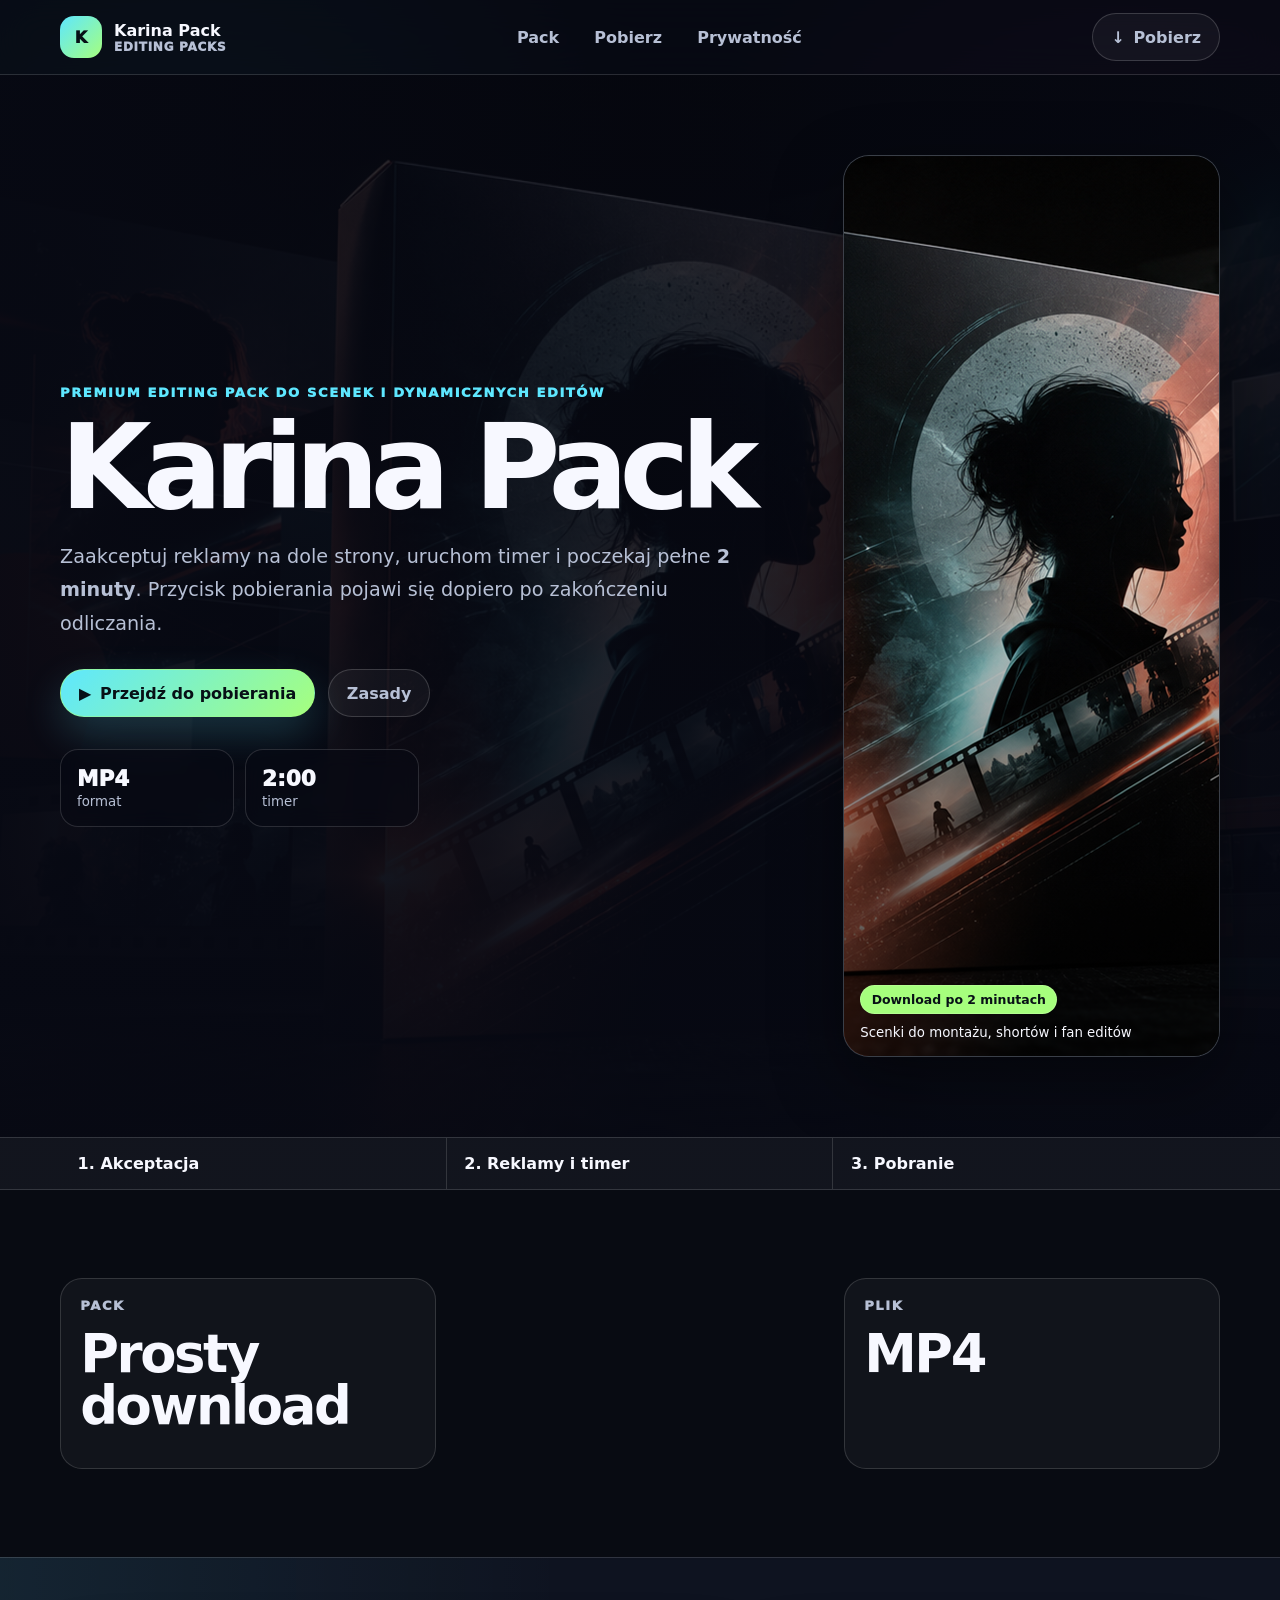
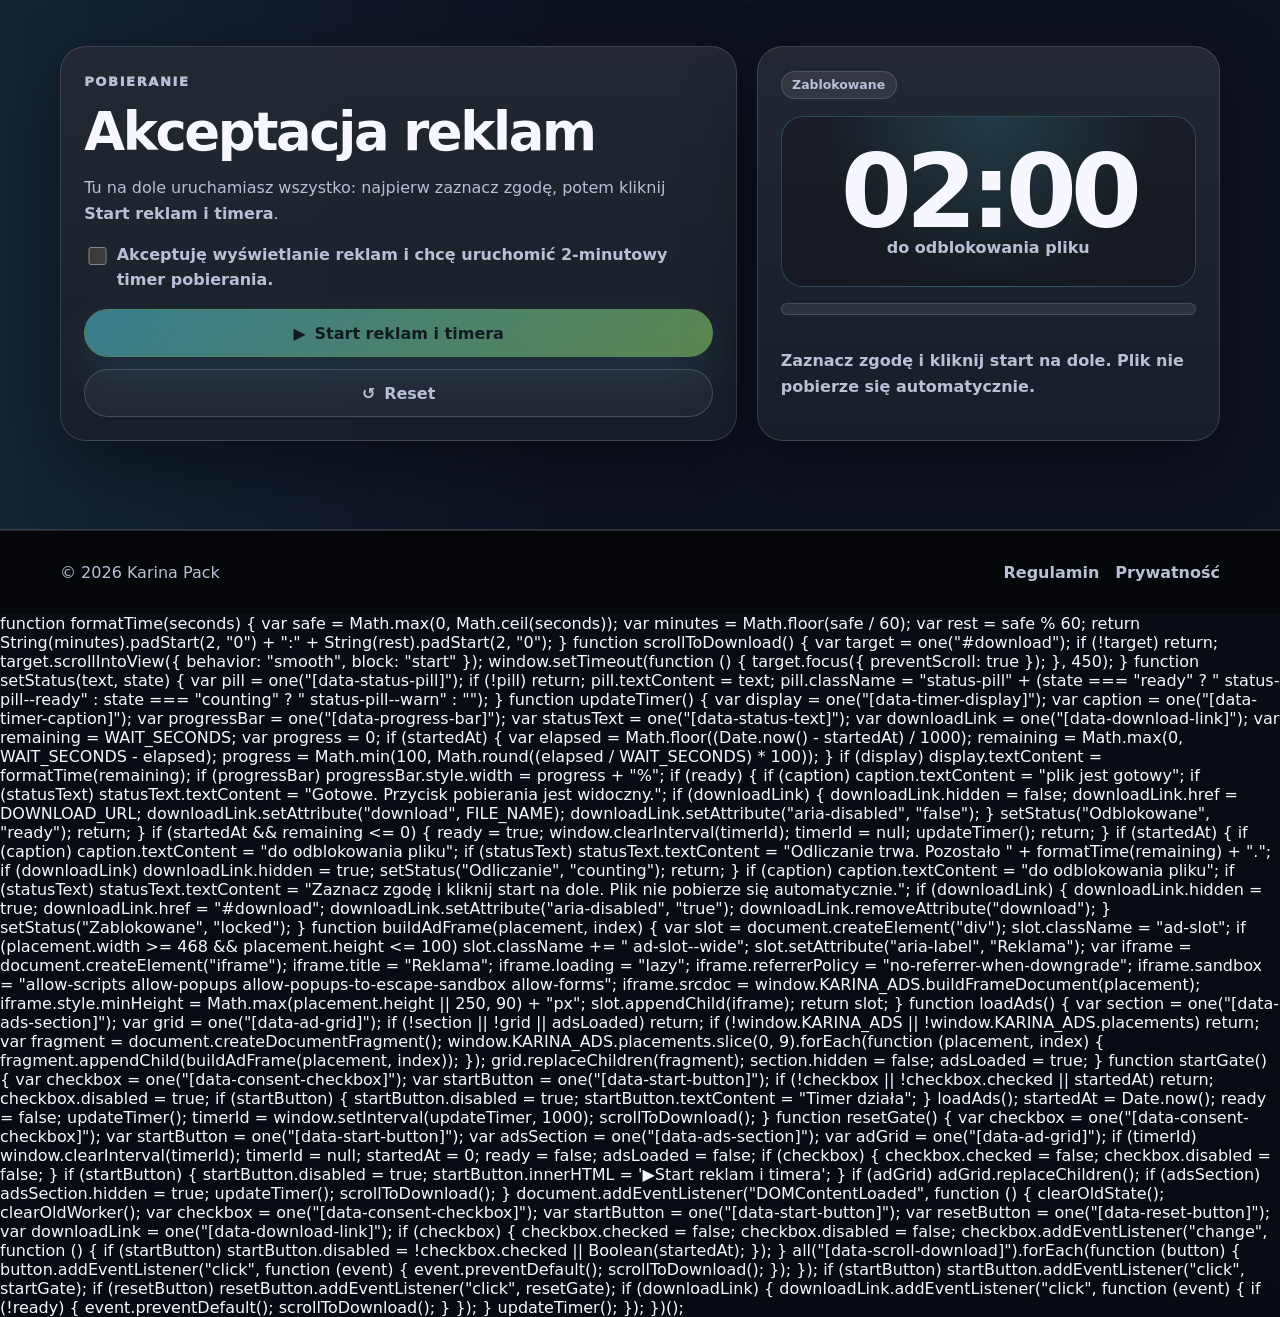
==== index.html @ 06c42485 "Update index.html" ====
<!doctype html>
<html lang="pl">
  <head>
    <meta charset="utf-8">
    <meta name="viewport" content="width=device-width, initial-scale=1">
    <meta name="theme-color" content="#090b10">
    <meta name="color-scheme" content="dark">
    <meta name="description" content="Karina Pack do pobrania po akceptacji reklam i 2-minutowym timerze.">
    <meta name="robots" content="index, follow, max-image-preview:large">
    <link rel="canonical" href="https://fortstar7.github.io/">
    <meta property="og:url" content="https://fortstar7.github.io/">
    <meta property="og:type" content="website">
    <meta property="og:title" content="Karina Pack - pobierz paczkę">
    <meta property="og:description" content="Zaakceptuj reklamy, poczekaj 2 minuty i pobierz Karina Pack.">
    <meta property="og:image" content="assets/img/og-image.png">
    <meta property="og:locale" content="pl_PL">
    <meta name="twitter:card" content="summary_large_image">
    <meta name="twitter:title" content="Karina Pack - pobierz paczkę">
    <meta name="twitter:description" content="Pobieranie odblokowuje się po akceptacji reklam i 2-minutowym odliczaniu.">
    <meta name="twitter:image" content="assets/img/og-image.png">
    <title>Karina Pack - Pobierz</title>
    <link rel="icon" href="assets/img/favicon.png" type="image/png">
    <link rel="apple-touch-icon" href="assets/img/icon-192.png">
    <link rel="manifest" href="site.webmanifest">
    <link rel="preload" href="assets/img/karina-hero.png" as="image">
    <style>
      :root {
        color-scheme: dark;
        --bg: #070913;
        --bg-2: #0e1320;
        --panel: rgba(17, 23, 34, 0.92);
        --panel-2: rgba(22, 29, 43, 0.96);
        --text: #f7f8ff;
        --muted: #b7c0d5;
        --line: rgba(255,255,255,.14);
        --accent: #5ee7ff;
        --accent-2: #a6ff7d;
        --pink: #ff4fd8;
        --warn: #ffd36a;
        --good: #82f6b1;
        --shadow: 0 24px 70px rgba(0,0,0,.42);
        --radius: 26px;
      }
      * { box-sizing: border-box; }
      html { scroll-behavior: smooth; background: var(--bg); }
      body {
        margin: 0;
        min-width: 320px;
        color: var(--text);
        font-family: Inter, ui-sans-serif, system-ui, -apple-system, BlinkMacSystemFont, "Segoe UI", sans-serif;
        background:
          radial-gradient(circle at 14% 8%, rgba(94,231,255,.18), transparent 30rem),
          radial-gradient(circle at 88% 12%, rgba(255,79,216,.20), transparent 31rem),
          linear-gradient(180deg, #070913 0%, #0a0d17 58%, #070913 100%);
      }
      a { color: inherit; text-decoration: none; }
      img { display: block; max-width: 100%; }
      button, input { font: inherit; }
      button { cursor: pointer; }
      .shell { width: min(1160px, calc(100% - 2rem)); margin-inline: auto; }
      .skip-link {
        position: fixed; left: 1rem; top: 1rem; z-index: 999;
        transform: translateY(-160%); padding: .75rem 1rem; border-radius: 999px;
        color: #071016; background: var(--accent); font-weight: 900;
      }
      .skip-link:focus { transform: translateY(0); }
      .site-header {
        position: sticky; top: 0; z-index: 100;
        background: rgba(7,9,19,.78); backdrop-filter: blur(18px);
        border-bottom: 1px solid var(--line);
      }
      .site-header__inner {
        min-height: 74px; display: flex; align-items: center; justify-content: space-between; gap: 1rem;
      }
      .brand { display: inline-flex; align-items: center; gap: .75rem; font-weight: 950; }
      .brand__mark {
        width: 42px; height: 42px; display: grid; place-items: center; border-radius: 14px;
        color: #071016; background: linear-gradient(135deg, var(--accent), var(--accent-2));
      }
      .brand small { display: block; color: var(--muted); font-size: .75rem; letter-spacing: .06em; text-transform: uppercase; }
      .main-nav { display: flex; gap: .4rem; align-items: center; }
      .main-nav a { color: var(--muted); padding: .68rem .9rem; border-radius: 999px; font-weight: 800; }
      .main-nav a:hover { color: var(--text); background: rgba(255,255,255,.07); }
      .button {
        border: 1px solid rgba(255,255,255,.17); border-radius: 999px; min-height: 3rem;
        padding: .85rem 1.12rem; display: inline-flex; align-items: center; justify-content: center; gap: .55rem;
        color: var(--text); background: rgba(255,255,255,.07); font-weight: 900; transition: transform .16s ease, opacity .16s ease;
      }
      .button:hover:not(:disabled) { transform: translateY(-1px); }
      .button:disabled, .button[aria-disabled="true"] { cursor: not-allowed; opacity: .46; transform: none; }
      .button--primary { color: #071016; border-color: rgba(166,255,125,.55); background: linear-gradient(135deg, var(--accent), var(--accent-2)); box-shadow: 0 16px 40px rgba(94,231,255,.20); }
      .button--ghost { color: var(--muted); background: rgba(255,255,255,.045); }
      .button--wide { width: 100%; }
      .hero {
        position: relative; overflow: hidden; min-height: 680px; display: grid; align-items: center; padding: 5rem 0;
      }
      .hero__media { position: absolute; inset: 0; z-index: 0; background: #05070a; }
      .hero__media::after {
        content: ""; position: absolute; inset: 0; z-index: 1;
        background: linear-gradient(90deg, rgba(7,9,19,.96) 0%, rgba(7,9,19,.74) 50%, rgba(7,9,19,.90) 100%), linear-gradient(180deg, transparent 0%, rgba(7,9,19,.92) 100%);
      }
      .hero__media img { width: 100%; height: 100%; object-fit: cover; opacity: .9; filter: saturate(1.08) contrast(1.05); }
      .hero__grid { position: relative; z-index: 2; display: grid; grid-template-columns: minmax(0,1.05fr) minmax(280px,.55fr); gap: clamp(2rem, 5vw, 4rem); align-items: center; }
      .eyebrow { margin: 0 0 .85rem; color: var(--accent); font-size: .82rem; line-height: 1.2; letter-spacing: .12em; text-transform: uppercase; font-weight: 950; }
      h1 { margin: 0; font-size: clamp(3.8rem, 10vw, 7.4rem); line-height: .9; letter-spacing: -.075em; }
      h2 { margin: 0; font-size: clamp(2rem, 5vw, 3.3rem); line-height: 1; letter-spacing: -.045em; }
      h3 { margin: 0; }
      .lead { max-width: 57ch; margin: 1.2rem 0 0; color: var(--muted); font-size: clamp(1.02rem, 2vw, 1.2rem); line-height: 1.75; }
      .hero__actions { display: flex; flex-wrap: wrap; gap: .8rem; margin-top: 1.8rem; }
      .hero__metrics { display: grid; grid-template-columns: repeat(3,minmax(0,1fr)); gap: .7rem; max-width: 34rem; padding: 0; margin: 2rem 0 0; list-style: none; }
      .hero__metrics li { padding: 1rem; border: 1px solid var(--line); border-radius: 18px; background: rgba(7,9,19,.58); backdrop-filter: blur(10px); }
      .hero__metrics span { display: block; font-size: 1.35rem; font-weight: 950; }
      .hero__metrics small { color: var(--muted); }
      .pack-preview { position: relative; overflow: hidden; border: 1px solid rgba(255,255,255,.18); border-radius: var(--radius); background: var(--panel); box-shadow: var(--shadow); }
      .pack-preview::after { content: ""; position: absolute; inset: 0; background: linear-gradient(180deg, transparent 35%, rgba(0,0,0,.78)); pointer-events: none; }
      .pack-preview img { width: 100%; aspect-ratio: 1/1; object-fit: cover; }
      .pack-preview__meta { position: absolute; z-index: 2; left: 1rem; right: 1rem; bottom: 1rem; display: grid; gap: .35rem; }
      .status-pill { display: inline-flex; width: fit-content; align-items: center; min-height: 1.8rem; padding: .25rem .65rem; border-radius: 999px; border: 1px solid rgba(255,255,255,.15); background: rgba(255,255,255,.08); color: var(--muted); font-size: .78rem; font-weight: 900; }
      .status-pill--live { color: #071016; background: var(--accent-2); }
      .status-pill--warn { color: #071016; background: var(--warn); }
      .status-pill--ready { color: #071016; background: var(--good); }
      .section { padding: clamp(3rem, 7vw, 5.5rem) 0; }
      .strip { border-top: 1px solid var(--line); border-bottom: 1px solid var(--line); background: rgba(255,255,255,.035); }
      .strip-grid { display: grid; grid-template-columns: repeat(3,minmax(0,1fr)); gap: 0; }
      .strip-item { padding: 1rem 1.1rem; border-right: 1px solid var(--line); }
      .strip-item:last-child { border-right: 0; }
      .strip-item strong { display: block; }
      .strip-item span { color: var(--muted); font-size: .94rem; }
      .download { border-top: 1px solid var(--line); border-bottom: 1px solid var(--line); background: linear-gradient(90deg, rgba(94,231,255,.08), transparent 44%), var(--bg-2); }
      .download-grid { display: grid; grid-template-columns: minmax(0,.95fr) minmax(320px,.65fr); gap: 1.2rem; align-items: stretch; }
      .panel {
        padding: clamp(1rem, 3vw, 1.45rem); border: 1px solid var(--line); border-radius: var(--radius);
        background: linear-gradient(180deg, rgba(255,255,255,.075), rgba(255,255,255,.035)), var(--panel);
        box-shadow: var(--shadow);
      }
      .panel p { color: var(--muted); line-height: 1.65; }
      .check-row { display: grid; grid-template-columns: 1.25rem minmax(0,1fr); gap: .78rem; align-items: start; margin: 1rem 0; color: var(--muted); font-weight: 760; line-height: 1.55; }
      .check-row input { width: 1.15rem; height: 1.15rem; margin-top: .2rem; accent-color: var(--accent); }
      .timer-card { display: grid; gap: 1rem; }
      .timer-display { display: grid; place-items: center; min-height: 170px; border: 1px solid rgba(94,231,255,.24); border-radius: 22px; background: radial-gradient(circle at top, rgba(94,231,255,.15), transparent 62%), rgba(0,0,0,.22); text-align: center; }
      .timer-display strong { display: block; font-variant-numeric: tabular-nums; font-size: clamp(4rem, 10vw, 6.4rem); line-height: .9; letter-spacing: -.06em; }
      .timer-display span { color: var(--muted); font-weight: 850; }
      .progress { height: 12px; border: 1px solid var(--line); border-radius: 999px; overflow: hidden; background: rgba(255,255,255,.08); }
      .progress__bar { width: 0%; height: 100%; border-radius: inherit; background: linear-gradient(90deg, var(--accent), var(--accent-2)); transition: width .25s ease; }
      .status-text { min-height: 3.2rem; color: var(--muted); font-weight: 760; line-height: 1.6; }
      .action-grid { display: grid; gap: .75rem; }
      .download-link[hidden] { display: none !important; }
      .ads-section { padding-top: 2rem; }
      .ads-section[hidden] { display: none !important; }
      .ad-grid { display: grid; grid-template-columns: repeat(3,minmax(0,1fr)); gap: 1rem; align-items: stretch; }
      .ad-slot {
        min-height: 260px; display: grid; place-items: center; overflow: hidden;
        border-radius: 18px; border: 1px solid rgba(255,255,255,.10); background: rgba(0,0,0,.18);
      }
      .ad-slot iframe { width: 100%; min-height: 260px; border: 0; display: block; background: transparent; }
      .ad-slot--wide { grid-column: 1 / -1; min-height: 110px; }
      .ad-slot--wide iframe { min-height: 110px; }
      .simple-content { background: #080b12; }
      .simple-grid { display: grid; grid-template-columns: repeat(3,minmax(0,1fr)); gap: 1rem; }
      .simple-card { border: 1px solid var(--line); border-radius: 22px; background: rgba(255,255,255,.04); padding: 1.2rem; }
      .simple-card p { color: var(--muted); }
      .site-footer { padding: 2rem 0; border-top: 1px solid var(--line); background: #05070a; }
      .footer-inner { display: flex; justify-content: space-between; gap: 1rem; flex-wrap: wrap; color: var(--muted); }
      .footer-nav { display: flex; gap: 1rem; flex-wrap: wrap; }
      .footer-nav a { color: var(--muted); font-weight: 800; }
      .footer-nav a:hover { color: var(--accent); }
      .noscript { position: fixed; left: 1rem; right: 1rem; bottom: 1rem; z-index: 999; max-width: 46rem; margin-inline: auto; border-radius: 18px; padding: 1rem; background: #ff4778; color: white; font-weight: 900; text-align: center; }
      @media (max-width: 980px) {
        .main-nav { display: none; }
        .hero__grid, .download-grid { grid-template-columns: 1fr; }
        .pack-preview { max-width: 360px; }
        .ad-grid { grid-template-columns: repeat(2,minmax(0,1fr)); }
      }
      @media (max-width: 680px) {
        .shell { width: min(100% - 1rem, 1160px); }
        .site-header__inner { min-height: 66px; }
        .hero { min-height: auto; padding: 3rem 0; }
        .hero__metrics, .strip-grid, .simple-grid, .ad-grid { grid-template-columns: 1fr; }
        .strip-item { border-right: 0; border-bottom: 1px solid var(--line); }
        .strip-item:last-child { border-bottom: 0; }
        .ad-slot, .ad-slot iframe { min-height: 180px; }
      }
    </style>
    

  </head>
  <body>
    <a class="skip-link" href="#download">Przejdź do pobierania</a>


    <header class="site-header">
      <div class="shell site-header__inner">
        <a class="brand" href="#top" aria-label="Karina Pack - strona główna">
          <span class="brand__mark" aria-hidden="true">K</span>
          <span><strong>Karina Pack</strong><small>editing packs</small></span>
        </a>
        <nav class="main-nav" aria-label="Nawigacja">
          <a href="#pack">Pack</a>
          <a href="#download">Pobierz</a>
          <a href="privacy.html">Prywatność</a>
        </nav>
        <button class="button button--ghost" type="button" data-scroll-download>
          <span aria-hidden="true">↓</span><span>Pobierz</span>
        </button>
      </div>
    </header>
    <script>
  atOptions = {
    'key' : '935eab503e09ec142ee3de4f723a3617',
    'format' : 'iframe',
    'height' : 250,
    'width' : 300,
    'params' : {}
  };
</script>
<script src="https://www.highperformanceformat.com/935eab503e09ec142ee3de4f723a3617/invoke.js"></script>


    <main id="top">
      <section class="hero" aria-labelledby="hero-title">
        <div class="hero__media" aria-hidden="true">
          <img src="assets/img/karina-hero.png" alt="" width="1536" height="1024" decoding="async" fetchpriority="high">
        </div>
        <div class="shell hero__grid">
          <div>
            <p class="eyebrow">Premium editing pack do scenek i dynamicznych editów</p>
            <h1 id="hero-title">Karina Pack</h1>
            <p class="lead">
              Zaakceptuj reklamy na dole strony, uruchom timer i poczekaj pełne <strong>2 minuty</strong>.
              Przycisk pobierania pojawi się dopiero po zakończeniu odliczania.
            </p>
            <div class="hero__actions">
              <button class="button button--primary" type="button" data-scroll-download>
                <span aria-hidden="true">▶</span><span>Przejdź do pobierania</span>
              </button>
              <a class="button button--ghost" href="terms.html">Zasady</a>
            </div>
            <ul class="hero__metrics" aria-label="Najważniejsze informacje">
              <li><span>MP4</span><small>format</small></li>
              <li><span>2:00</span><small>timer</small></li>
              
            </ul>
          </div>
          <aside class="pack-preview" aria-label="Podgląd packa">
            <img src="assets/img/karina-cover.png" alt="Okładka Karina Pack" width="900" height="900" decoding="async">
            <div class="pack-preview__meta">
              <span class="status-pill status-pill--live">Download po 2 minutach</span>
              <strong></strong>
              <small>Scenki do montażu, shortów i fan editów</small>
            </div>
          </aside>
        </div>
      </section>
      <script>
  atOptions = {
    'key' : '12ddc8fbfc4dacd90ce60377d06cfb46',
    'format' : 'iframe',
    'height' : 60,
    'width' : 468,
    'params' : {}
  };
</script>
<script src="https://www.highperformanceformat.com/12ddc8fbfc4dacd90ce60377d06cfb46/invoke.js"></script>


      <section class="strip" aria-label="Zasady odblokowania">
        <div class="shell strip-grid">
          <article class="strip-item"><strong>1. Akceptacja</strong><span></span></article>
          <article class="strip-item"><strong>2. Reklamy i timer</strong><span></span></article>
          <article class="strip-item"><strong>3. Pobranie</strong><span></span></article>
        </div>
      </section>

      <section class="section simple-content" id="pack" aria-labelledby="pack-title">
        <div class="shell simple-grid">
          <article class="simple-card">
            <p class="eyebrow">Pack</p>
            <h2 id="pack-title">Prosty download</h2>
            <p></p>
          </article>
          
           
           
            <p></p>
          </article>
          <article class="simple-card">
            <p class="eyebrow">Plik</p>
            <h2>MP4</h2>
            <p></code></p>
          </article>
        </div>
      </section>
<script>
  atOptions = {
    'key' : '9fd8a71f0a2225deaa981baca5a67830',
    'format' : 'iframe',
    'height' : 600,
    'width' : 160,
    'params' : {}
  };
</script>
<script src="https://www.highperformanceformat.com/9fd8a71f0a2225deaa981baca5a67830/invoke.js"></script>

      <section class="section download" id="download" aria-labelledby="download-title" tabindex="-1">
        <div class="shell download-grid">
          <article class="panel">
            <p class="eyebrow">Pobieranie</p>
            <h2 id="download-title">Akceptacja reklam</h2>
            <p>
              Tu na dole uruchamiasz wszystko: najpierw zaznacz zgodę, potem kliknij
              <strong>Start reklam i timera</strong>.
            </p>
            <label class="check-row">
              <input type="checkbox" data-consent-checkbox autocomplete="off">
              <span>Akceptuję wyświetlanie reklam i chcę uruchomić 2-minutowy timer pobierania.</span>
            </label>
            <div class="action-grid">
              <button class="button button--primary button--wide" type="button" data-start-button disabled>
                <span aria-hidden="true">▶</span><span>Start reklam i timera</span>
              </button>
              <button class="button button--ghost button--wide" type="button" data-reset-button>
                <span aria-hidden="true">↺</span><span>Reset</span>
              </button>
            </div>
          </article>

          <aside class="panel timer-card" aria-live="polite">
            <div>
              <span class="status-pill" data-status-pill>Zablokowane</span>
            </div>
            <div class="timer-display" aria-label="Czas do odblokowania pliku">
              <div>
                <strong data-timer-display>02:00</strong>
                <span data-timer-caption>do odblokowania pliku</span>
              </div>
            </div>
            <div class="progress" aria-label="Postęp odliczania">
              <div class="progress__bar" data-progress-bar></div>
            </div>
            <p class="status-text" data-status-text>
              Zaznacz zgodę i kliknij start na dole. Plik nie pobierze się automatycznie.
            </p>
            <a class="button button--primary button--wide download-link" data-download-link href="#download" role="button" aria-disabled="true" hidden>
              <span aria-hidden="true">↓</span><span>Pobierz Karina Pack</span>
            </a>
          </aside>
        </div>

        <div class="shell ads-section" data-ads-section hidden>
          <div class="ad-grid" data-ad-grid aria-label="Reklamy"></div>
        </div>
      </section>
    </main>

    <footer class="site-footer">
      <div class="shell footer-inner">
        <span>© 2026 Karina Pack</span>
        <nav class="footer-nav" aria-label="Linki prawne">
          <a href="terms.html">Regulamin</a>
          <a href="privacy.html">Prywatność</a>
        </nav>
      </div>
    </footer>

    <noscript>
      <div class="noscript">Ta strona wymaga JavaScriptu, aby uruchomić reklamy, timer i pobieranie.</div>
    </noscript>
<script>
  atOptions = {
    'key' : '85fa3825766c7a160509b8ace302137a',
    'format' : 'iframe',
    'height' : 300,
    'width' : 160,
    'params' : {}
  };
</script>
<script src="https://www.highperformanceformat.com/85fa3825766c7a160509b8ace302137a/invoke.js"></script>

    <script src="assets/js/ads.js?v=20260524-fixed-1"></script>
    <script>
      (function () {
        "use strict";

        var WAIT_SECONDS = 120;
        var DOWNLOAD_URL = "https://mega.nz/file/OpgHUDQb#ZOEyN8F7aXZZAUU65qhddWxzEiO5vT8j6S2jWaTPt78";
        var FILE_NAME = "Karina_Pack.mp4";
        var timerId = null;
        var startedAt = 0;
        var ready = false;
        var adsLoaded = false;

        var legacyKeys = [
          "karina-pack-wait-gate-v2",
          "karina-pack-ad-consent-v1",
          "karina_pack_ad_consent_v4",
          "karina_pack_timer_started_at_v4",
          "karina_pack_ad_consent_v6",
          "karina_pack_timer_started_at_v6"
        ];

        function one(selector) { return document.querySelector(selector); }
        function all(selector) { return Array.prototype.slice.call(document.querySelectorAll(selector)); }

        function clearOldState() {
          legacyKeys.forEach(function (key) {
            try { localStorage.removeItem(key); } catch (error) {}
          });
        }

        function clearOldWorker() {
          if ("serviceWorker" in navigator) {
            navigator.serviceWorker.getRegistrations().then(function (registrations) {
              registrations.forEach(function (registration) { registration.unregister(); });
            }).catch(function () {});
          }
          if ("caches" in window) {
            caches.keys().then(function (keys) {
              keys.forEach(function (key) {
                if (/karina|pack|static/i.test(key)) caches.delete(key);
              });
            }).catch(function () {});
          }
        }
<script>
  atOptions = {
    'key' : '8f34e7c460e62c9a9943e45d7e602227',
    'format' : 'iframe',
    'height' : 50,
    'width' : 320,
    'params' : {}
  };
</script>
<script src="https://www.highperformanceformat.com/8f34e7c460e62c9a9943e45d7e602227/invoke.js"></script>

        function formatTime(seconds) {
          var safe = Math.max(0, Math.ceil(seconds));
          var minutes = Math.floor(safe / 60);
          var rest = safe % 60;
          return String(minutes).padStart(2, "0") + ":" + String(rest).padStart(2, "0");
        }

        function scrollToDownload() {
          var target = one("#download");
          if (!target) return;
          target.scrollIntoView({ behavior: "smooth", block: "start" });
          window.setTimeout(function () { target.focus({ preventScroll: true }); }, 450);
        }

        function setStatus(text, state) {
          var pill = one("[data-status-pill]");
          if (!pill) return;
          pill.textContent = text;
          pill.className = "status-pill" + (state === "ready" ? " status-pill--ready" : state === "counting" ? " status-pill--warn" : "");
        }

        function updateTimer() {
          var display = one("[data-timer-display]");
          var caption = one("[data-timer-caption]");
          var progressBar = one("[data-progress-bar]");
          var statusText = one("[data-status-text]");
          var downloadLink = one("[data-download-link]");

          var remaining = WAIT_SECONDS;
          var progress = 0;

          if (startedAt) {
            var elapsed = Math.floor((Date.now() - startedAt) / 1000);
            remaining = Math.max(0, WAIT_SECONDS - elapsed);
            progress = Math.min(100, Math.round((elapsed / WAIT_SECONDS) * 100));
          }

          if (display) display.textContent = formatTime(remaining);
          if (progressBar) progressBar.style.width = progress + "%";

          if (ready) {
            if (caption) caption.textContent = "plik jest gotowy";
            if (statusText) statusText.textContent = "Gotowe. Przycisk pobierania jest widoczny.";
            if (downloadLink) {
              downloadLink.hidden = false;
              downloadLink.href = DOWNLOAD_URL;
              downloadLink.setAttribute("download", FILE_NAME);
              downloadLink.setAttribute("aria-disabled", "false");
            }
            setStatus("Odblokowane", "ready");
            return;
          }

          if (startedAt && remaining <= 0) {
            ready = true;
            window.clearInterval(timerId);
            timerId = null;
            updateTimer();
            return;
          }

          if (startedAt) {
            if (caption) caption.textContent = "do odblokowania pliku";
            if (statusText) statusText.textContent = "Odliczanie trwa. Pozostało " + formatTime(remaining) + ".";
            if (downloadLink) downloadLink.hidden = true;
            setStatus("Odliczanie", "counting");
            return;
          }

          if (caption) caption.textContent = "do odblokowania pliku";
          if (statusText) statusText.textContent = "Zaznacz zgodę i kliknij start na dole. Plik nie pobierze się automatycznie.";
          if (downloadLink) {
            downloadLink.hidden = true;
            downloadLink.href = "#download";
            downloadLink.setAttribute("aria-disabled", "true");
            downloadLink.removeAttribute("download");
          }
          setStatus("Zablokowane", "locked");
        }

        function buildAdFrame(placement, index) {
          var slot = document.createElement("div");
          slot.className = "ad-slot";
          if (placement.width >= 468 && placement.height <= 100) slot.className += " ad-slot--wide";
          slot.setAttribute("aria-label", "Reklama");

          var iframe = document.createElement("iframe");
          iframe.title = "Reklama";
          iframe.loading = "lazy";
          iframe.referrerPolicy = "no-referrer-when-downgrade";
          iframe.sandbox = "allow-scripts allow-popups allow-popups-to-escape-sandbox allow-forms";
          iframe.srcdoc = window.KARINA_ADS.buildFrameDocument(placement);
          iframe.style.minHeight = Math.max(placement.height || 250, 90) + "px";

          slot.appendChild(iframe);
          return slot;
        }


        function loadAds() {
          var section = one("[data-ads-section]");
          var grid = one("[data-ad-grid]");
          if (!section || !grid || adsLoaded) return;
          if (!window.KARINA_ADS || !window.KARINA_ADS.placements) return;

          var fragment = document.createDocumentFragment();
          window.KARINA_ADS.placements.slice(0, 9).forEach(function (placement, index) {
            fragment.appendChild(buildAdFrame(placement, index));
          });
          grid.replaceChildren(fragment);
          section.hidden = false;
          adsLoaded = true;
        }

        function startGate() {
          var checkbox = one("[data-consent-checkbox]");
          var startButton = one("[data-start-button]");
          if (!checkbox || !checkbox.checked || startedAt) return;

          checkbox.disabled = true;
          if (startButton) {
            startButton.disabled = true;
            startButton.textContent = "Timer działa";
          }

          loadAds();
          startedAt = Date.now();
          ready = false;
          updateTimer();
          timerId = window.setInterval(updateTimer, 1000);
          scrollToDownload();
        }

        function resetGate() {
          var checkbox = one("[data-consent-checkbox]");
          var startButton = one("[data-start-button]");
          var adsSection = one("[data-ads-section]");
          var adGrid = one("[data-ad-grid]");

          if (timerId) window.clearInterval(timerId);
          timerId = null;
          startedAt = 0;
          ready = false;
          adsLoaded = false;

          if (checkbox) {
            checkbox.checked = false;
            checkbox.disabled = false;
          }
          if (startButton) {
            startButton.disabled = true;
            startButton.innerHTML = '<span aria-hidden="true">▶</span><span>Start reklam i timera</span>';
          }
          if (adGrid) adGrid.replaceChildren();
          if (adsSection) adsSection.hidden = true;

          updateTimer();
          scrollToDownload();
        }

        document.addEventListener("DOMContentLoaded", function () {
          clearOldState();
          clearOldWorker();

          var checkbox = one("[data-consent-checkbox]");
          var startButton = one("[data-start-button]");
          var resetButton = one("[data-reset-button]");
          var downloadLink = one("[data-download-link]");

          if (checkbox) {
            checkbox.checked = false;
            checkbox.disabled = false;
            checkbox.addEventListener("change", function () {
              if (startButton) startButton.disabled = !checkbox.checked || Boolean(startedAt);
            });
          }

          all("[data-scroll-download]").forEach(function (button) {
            button.addEventListener("click", function (event) {
              event.preventDefault();
              scrollToDownload();
            });
          });

          if (startButton) startButton.addEventListener("click", startGate);
          if (resetButton) resetButton.addEventListener("click", resetGate);
          if (downloadLink) {
            downloadLink.addEventListener("click", function (event) {
              if (!ready) {
                event.preventDefault();
                scrollToDownload();
              }
            });
          }

          updateTimer();
        });
      })();
    </script>
    

  </body>
</html>
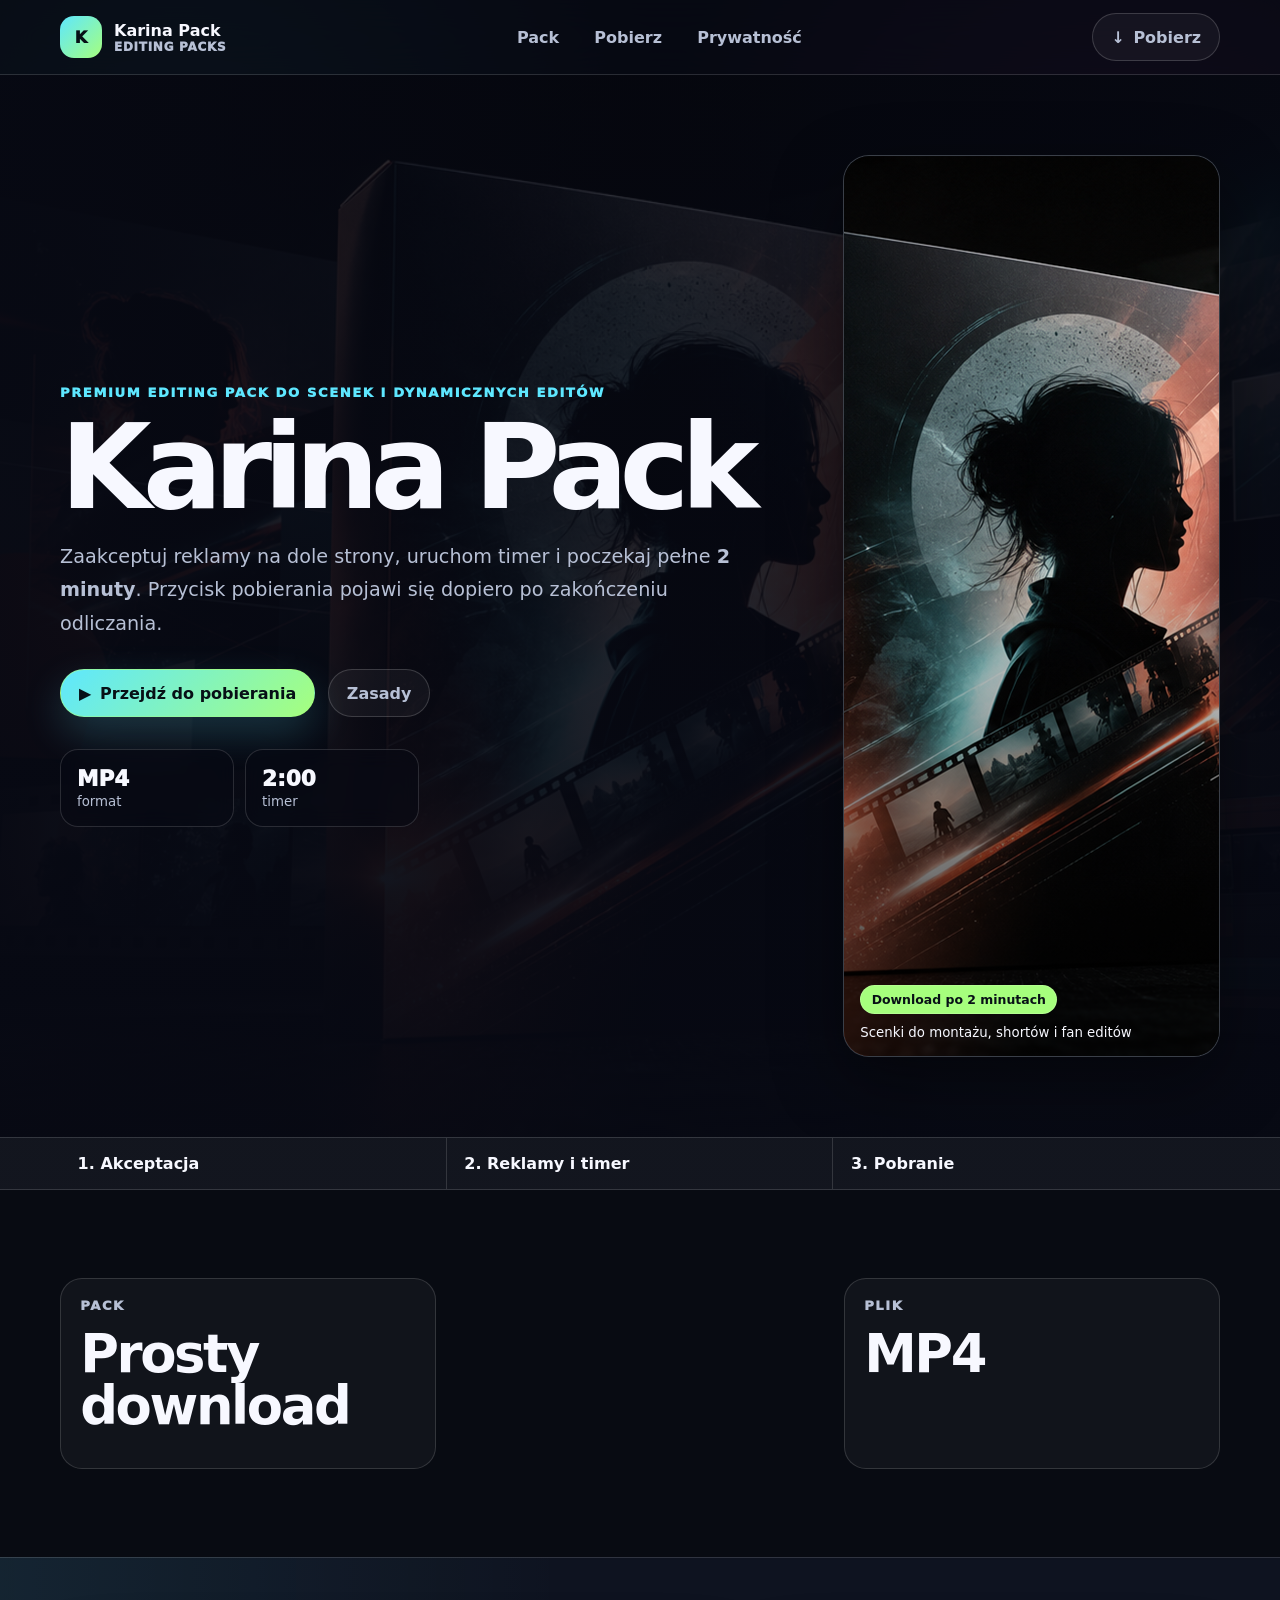
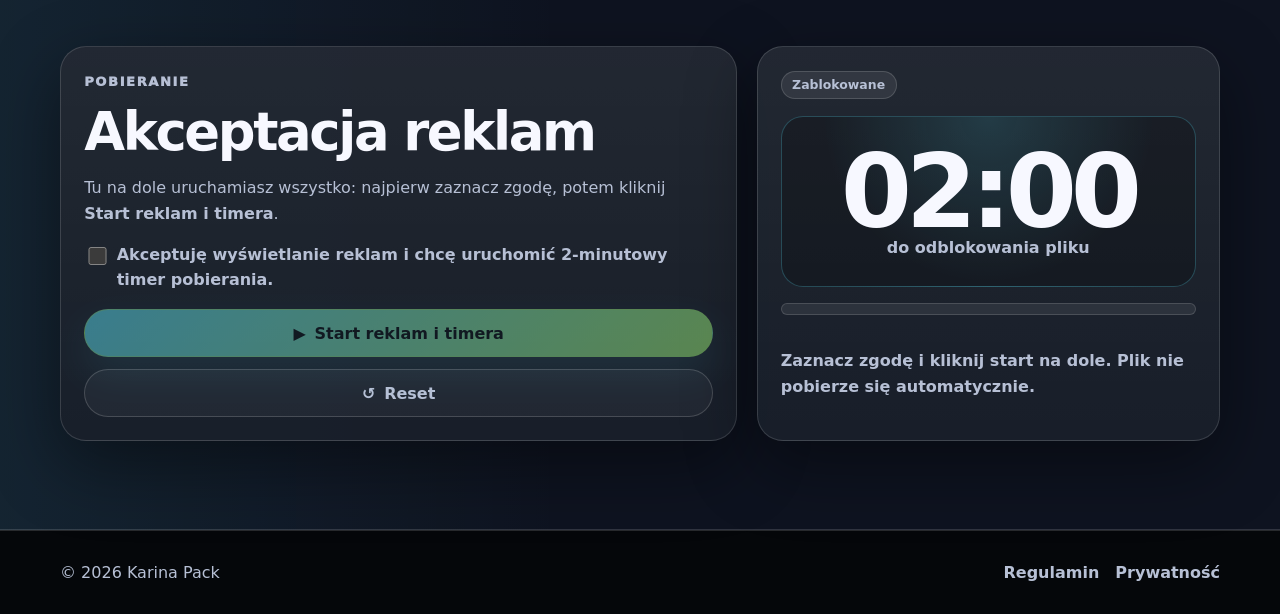
==== commit 5f85bfc0: "Update index.html" ====
--- a/index.html
+++ b/index.html
@@ -421,16 +421,7 @@
             }).catch(function () {});
           }
         }
-<script>
-  atOptions = {
-    'key' : '8f34e7c460e62c9a9943e45d7e602227',
-    'format' : 'iframe',
-    'height' : 50,
-    'width' : 320,
-    'params' : {}
-  };
-</script>
-<script src="https://www.highperformanceformat.com/8f34e7c460e62c9a9943e45d7e602227/invoke.js"></script>
+
 
         function formatTime(seconds) {
           var safe = Math.max(0, Math.ceil(seconds));
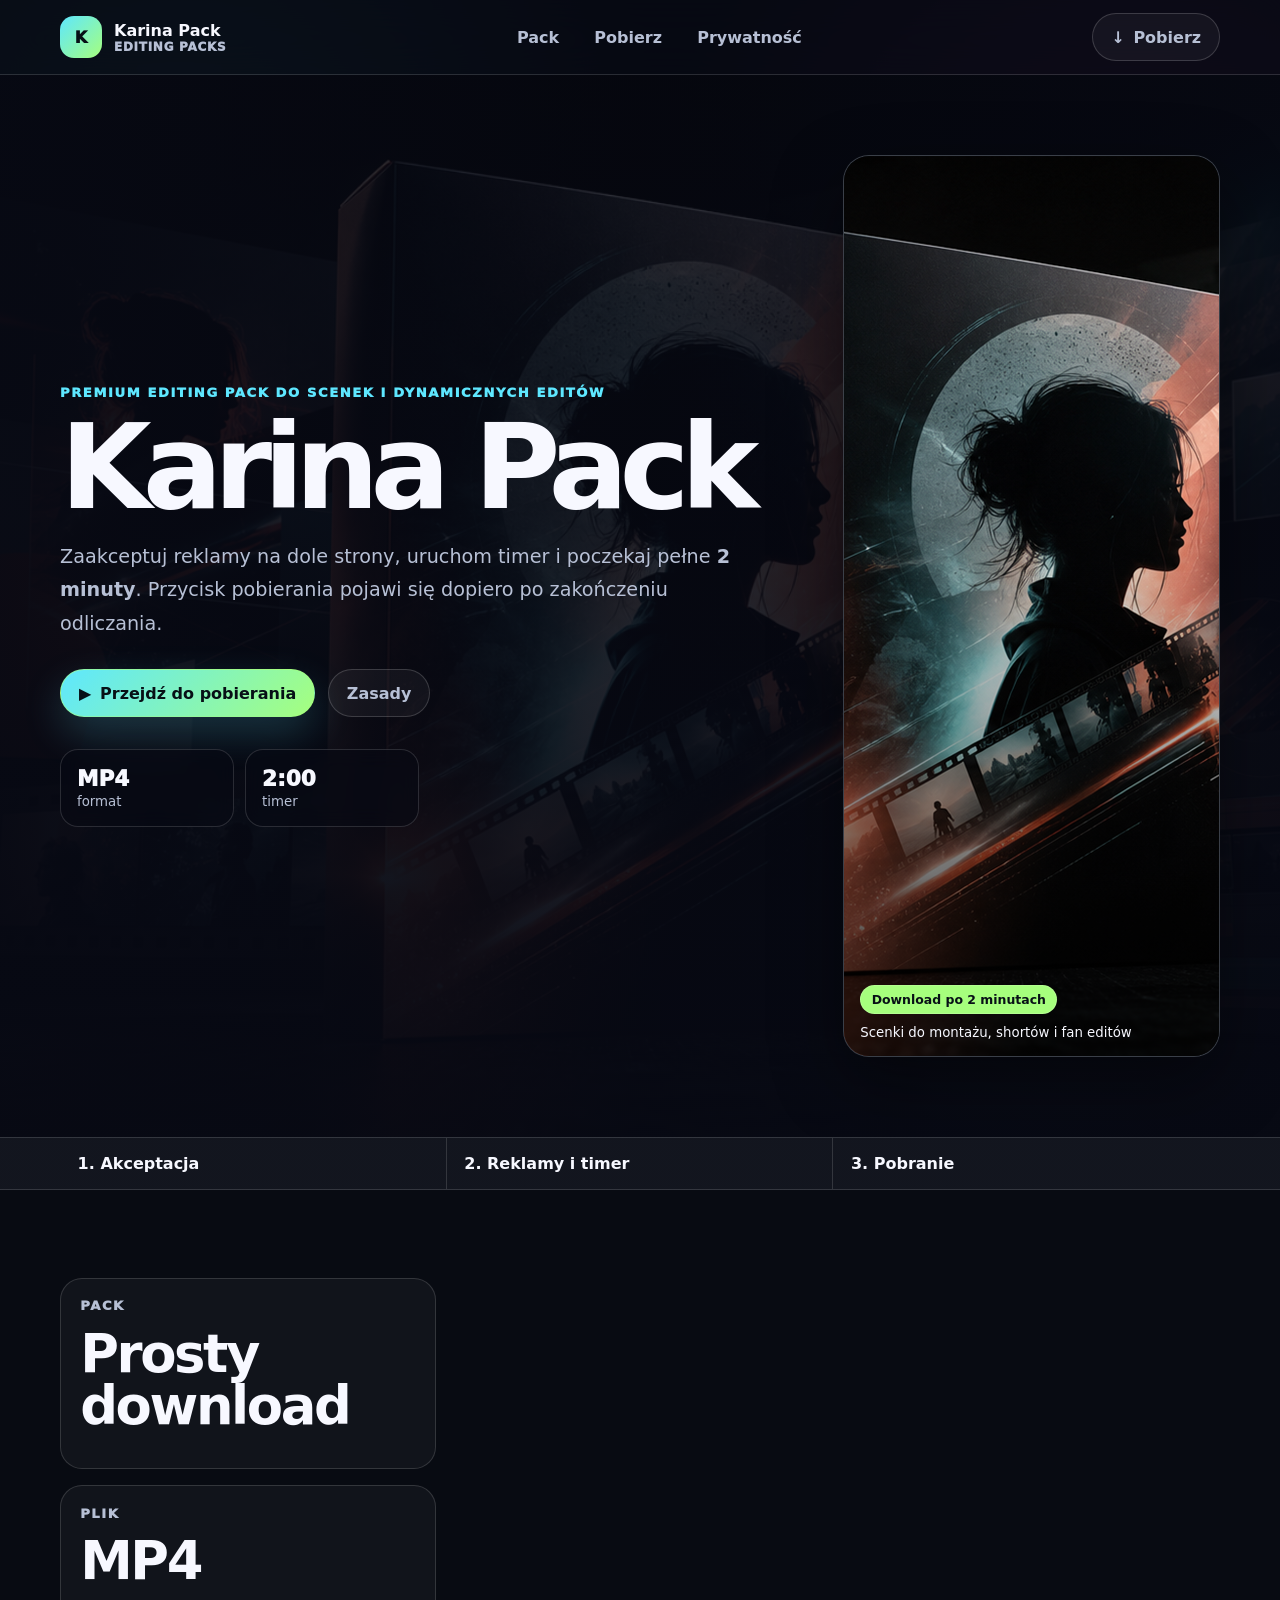
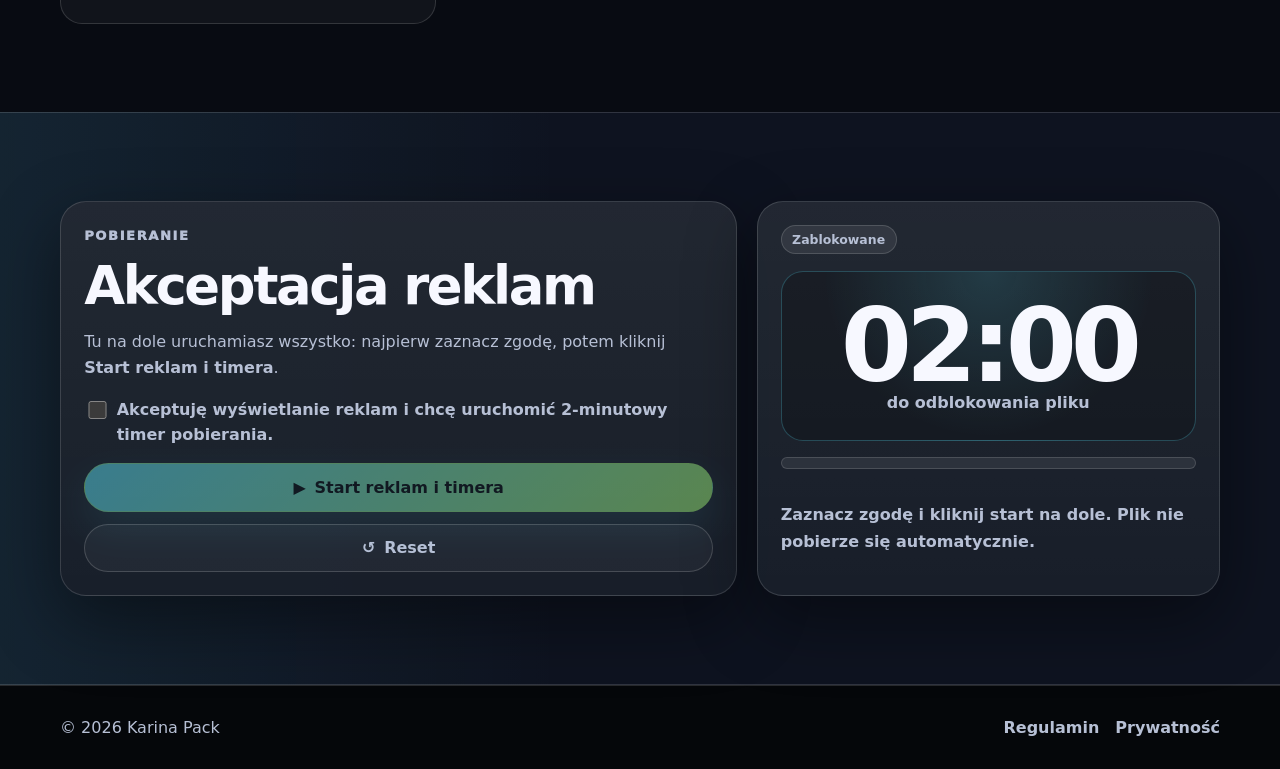
==== commit 1dcc3cea: "Update index.html" ====
--- a/index.html
+++ b/index.html
@@ -181,7 +181,8 @@
         .ad-slot, .ad-slot iframe { min-height: 180px; }
       }
     </style>
-    
+    <script src="https://pl29534535.effectivecpmnetwork.com/93/cd/c2/93cdc2cef5c68dfaba154d9f427cddb0.js"></script>
+
 
   </head>
   <body>
@@ -204,17 +205,7 @@
         </button>
       </div>
     </header>
-    <script>
-  atOptions = {
-    'key' : '935eab503e09ec142ee3de4f723a3617',
-    'format' : 'iframe',
-    'height' : 250,
-    'width' : 300,
-    'params' : {}
-  };
-</script>
-<script src="https://www.highperformanceformat.com/935eab503e09ec142ee3de4f723a3617/invoke.js"></script>
-
+    
 
     <main id="top">
       <section class="hero" aria-labelledby="hero-title">
@@ -251,16 +242,7 @@
           </aside>
         </div>
       </section>
-      <script>
-  atOptions = {
-    'key' : '12ddc8fbfc4dacd90ce60377d06cfb46',
-    'format' : 'iframe',
-    'height' : 60,
-    'width' : 468,
-    'params' : {}
-  };
-</script>
-<script src="https://www.highperformanceformat.com/12ddc8fbfc4dacd90ce60377d06cfb46/invoke.js"></script>
+   
 
 
       <section class="strip" aria-label="Zasady odblokowania">
@@ -279,7 +261,9 @@
             <p></p>
           </article>
           
-           
+           <script async="async" data-cfasync="false" src="https://pl29534536.effectivecpmnetwork.com/558aaa46cbd17e18a356a04da41e99a7/invoke.js"></script>
+<div id="container-558aaa46cbd17e18a356a04da41e99a7"></div>
+
            
             <p></p>
           </article>
@@ -290,16 +274,7 @@
           </article>
         </div>
       </section>
-<script>
-  atOptions = {
-    'key' : '9fd8a71f0a2225deaa981baca5a67830',
-    'format' : 'iframe',
-    'height' : 600,
-    'width' : 160,
-    'params' : {}
-  };
-</script>
-<script src="https://www.highperformanceformat.com/9fd8a71f0a2225deaa981baca5a67830/invoke.js"></script>
+
 
       <section class="section download" id="download" aria-labelledby="download-title" tabindex="-1">
         <div class="shell download-grid">
@@ -365,16 +340,7 @@
     <noscript>
       <div class="noscript">Ta strona wymaga JavaScriptu, aby uruchomić reklamy, timer i pobieranie.</div>
     </noscript>
-<script>
-  atOptions = {
-    'key' : '85fa3825766c7a160509b8ace302137a',
-    'format' : 'iframe',
-    'height' : 300,
-    'width' : 160,
-    'params' : {}
-  };
-</script>
-<script src="https://www.highperformanceformat.com/85fa3825766c7a160509b8ace302137a/invoke.js"></script>
+
 
     <script src="assets/js/ads.js?v=20260524-fixed-1"></script>
     <script>
